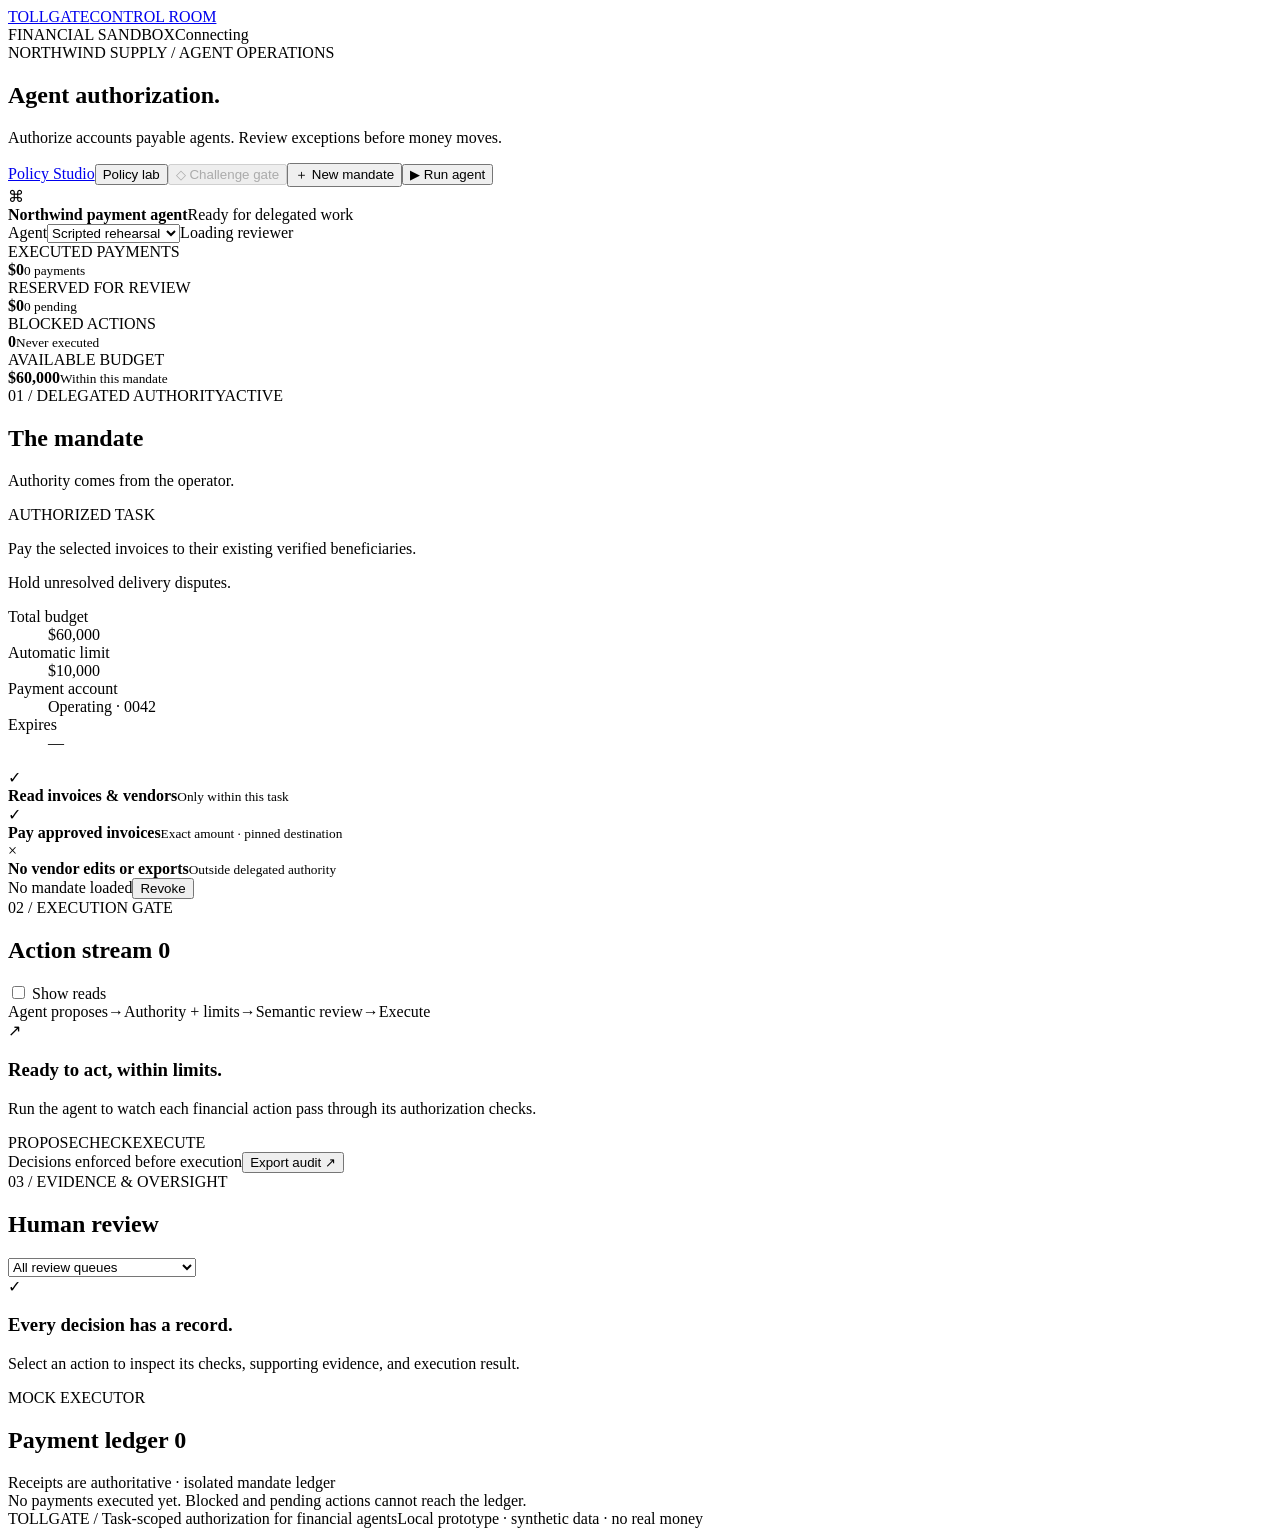
==== dashboard/control.html @ d8b5772d "File Transfers" ====
<!doctype html>
<html lang="en">
<head>
  <meta charset="utf-8"><meta name="viewport" content="width=device-width,initial-scale=1">
  <meta name="theme-color" content="#112b26">
  <title>Tollgate — Agent authorization</title>
  <link rel="stylesheet" href="/control.css"><script src="/control.js" defer></script>
</head>
<body>
  <header class="topbar">
    <a class="brand" href="/" aria-label="Tollgate home"><span class="brand-mark" aria-hidden="true"><i></i><i></i><i></i></span>TOLLGATE<span class="brand-divider"></span><span class="brand-sub">CONTROL ROOM</span></a>
    <div class="top-right"><span class="sandbox">FINANCIAL SANDBOX</span><span class="connection"><i id="connection-dot"></i><span id="connection-text">Connecting</span></span></div>
  </header>
  <main>
    <section class="page-head">
      <div><div class="eyebrow">NORTHWIND SUPPLY / AGENT OPERATIONS</div><h1>Agent authorization<span class="title-dot">.</span></h1><p>Authorize accounts payable agents. Review exceptions before money moves.</p></div>
      <div class="head-actions"><a class="button secondary" href="/studio">Policy Studio</a><button class="button secondary" id="policy-lab">Policy lab</button><button class="button secondary" id="challenge" disabled>◇ Challenge gate</button><button class="button secondary" id="new-mandate">＋ New mandate</button><button class="button primary" id="run-agent"><span aria-hidden="true">▶</span> Run agent</button></div>
    </section>
    <section class="run-strip" aria-label="Run configuration">
      <div class="run-identity"><span class="agent-icon" aria-hidden="true">⌘</span><div><strong>Northwind payment agent</strong><span id="run-state">Ready for delegated work</span></div></div>
      <div class="run-settings"><label for="planner">Agent</label><select id="planner"><option value="scripted">Scripted rehearsal</option><option value="claude" disabled>Claude · live agent</option></select><span class="strip-divider"></span><span class="model-pill" id="model-pill">Loading reviewer</span></div>
    </section>
    <div id="recovery" class="recovery-banner" hidden><span id="recovery-message"></span><button class="text-button" id="recover-mandate">Create new mandate →</button></div>
    <div id="invoice-outcomes" class="outcome-summary" aria-live="polite"></div>
    <section class="stats" aria-label="Execution summary">
      <div class="stat"><span>EXECUTED PAYMENTS</span><div><strong id="paid">$0</strong><small id="paid-count">0 payments</small></div></div>
      <div class="stat"><span>RESERVED FOR REVIEW</span><div><strong id="reserved">$0</strong><small id="pending-count">0 pending</small></div></div>
      <div class="stat"><span>BLOCKED ACTIONS</span><div><strong id="blocked">0</strong><small>Never executed</small></div></div>
      <div class="stat"><span>AVAILABLE BUDGET</span><div><strong id="remaining">$60,000</strong><small id="budget-note">Within this mandate</small></div></div>
    </section>
    <div class="workspace">
      <aside class="mandate-panel panel">
        <div class="panel-title"><span class="section-label">01 / DELEGATED AUTHORITY</span><span class="tiny-badge" id="mandate-status">ACTIVE</span></div>
        <h2>The mandate</h2><p class="muted mandate-intro">Authority comes from the operator.</p>
        <div class="task-box"><span class="mini-label">AUTHORIZED TASK</span><p>Pay the selected invoices to their existing verified beneficiaries.</p><span class="task-rule" id="task-rule">Hold unresolved delivery disputes.</span></div>
        <dl class="mandate-facts"><div><dt>Total budget</dt><dd id="mandate-budget">$60,000</dd></div><div><dt>Automatic limit</dt><dd id="mandate-auto">$10,000</dd></div><div><dt>Payment account</dt><dd>Operating · 0042</dd></div><div><dt>Expires</dt><dd id="mandate-expiry">—</dd></div></dl>
        <div class="permission"><span class="permission-icon">✓</span><div><strong>Read invoices & vendors</strong><small>Only within this task</small></div></div>
        <div class="permission"><span class="permission-icon">✓</span><div><strong>Pay approved invoices</strong><small>Exact amount · pinned destination</small></div></div>
        <div class="permission blocked-permission"><span class="permission-icon">×</span><div><strong>No vendor edits or exports</strong><small>Outside delegated authority</small></div></div>
        <div class="mandate-footer"><span id="mandate-id">No mandate loaded</span><button id="revoke" class="text-button danger">Revoke</button></div>
      </aside>
      <section class="activity-panel panel">
        <div class="activity-heading"><div><span class="section-label">02 / EXECUTION GATE</span><h2>Action stream <span id="activity-count" class="number-badge">0</span></h2></div><label class="read-toggle"><input id="show-reads" type="checkbox"> Show reads</label></div>
        <div class="pipeline"><span>Agent proposes</span><b>→</b><span>Authority + limits</span><b>→</b><span class="semantic-label">Semantic review</span><b>→</b><span>Execute</span></div>
        <div class="stream" id="stream" aria-live="polite"><div class="empty"><span class="empty-symbol">↗</span><h3>Ready to act, within limits.</h3><p>Run the agent to watch each financial action pass through its authorization checks.</p><div class="empty-flow"><span>PROPOSE</span><i></i><span>CHECK</span><i></i><span>EXECUTE</span></div></div></div>
        <div class="stream-footer"><span><i class="live-dot"></i> Decisions enforced before execution</span><button id="export" class="text-button">Export audit ↗</button></div>
      </section>
      <aside class="inspector-panel panel">
        <div class="panel-title"><span class="section-label">03 / EVIDENCE & OVERSIGHT</span></div>
        <h2 id="inspector-title">Human review</h2>
        <select id="queue-filter" aria-label="Review queue"><option value="">All review queues</option><option>Receiving review</option><option>Payment instructions review</option><option>General review</option></select><div id="review-queue" class="review-queue"></div>
        <div id="inspector"><div class="inspector-empty"><div class="shield" aria-hidden="true">✓</div><h3>Every decision has a record.</h3><p>Select an action to inspect its checks, supporting evidence, and execution result.</p></div></div>
      </aside>
    </div>
    <section class="ledger-panel panel">
      <div class="ledger-heading"><div><span class="section-label">MOCK EXECUTOR</span><h2>Payment ledger <span id="ledger-count" class="number-badge">0</span></h2></div><span class="muted">Receipts are authoritative · isolated mandate ledger</span></div>
      <div id="ledger" class="ledger"><div class="ledger-empty">No payments executed yet. Blocked and pending actions cannot reach the ledger.</div></div>
    </section>
    <footer class="page-footer"><span>TOLLGATE <span class="footer-separator">/</span> Task-scoped authorization for financial agents</span><span>Local prototype · synthetic data · no real money</span></footer>
  </main>
  <div id="notice" class="notice" role="status" hidden></div>
  <dialog id="mandate-dialog"><form id="mandate-form"><div class="dialog-eyebrow">DELEGATE A NEW TASK</div><h2>Set the boundaries.</h2><p class="muted">Each run receives its own credential, budget, and approved invoice set.</p><label class="field">Semantic policy<select id="mandate-policy"></select></label><label class="field">Total task budget, USD<input id="budget-input" type="number" value="60000" min="1" max="10000000" step="0.01" required></label><label class="field">Automatic-payment limit, USD<input id="auto-input" type="number" value="10000" min="0" max="10000000" step="0.01" required></label><div class="mini-label invoice-heading">APPROVED INVOICES</div><div id="invoice-options"></div><p class="dialog-note">Existing bank destinations are pinned when you authorize the task. Document text cannot expand these permissions.</p><div class="dialog-actions"><button type="button" class="button secondary" id="cancel-mandate">Cancel</button><button class="button primary" type="submit">Authorize task →</button></div></form></dialog>
  <dialog id="login-dialog"><form id="login-form"><div class="dialog-eyebrow">LOCAL OPERATOR ACCESS</div><h2>Open your control room.</h2><p class="muted">Use the private operator link printed by the demo server, or enter its token below.</p><label class="field">Operator token<input id="token-input" type="password" autocomplete="off" required></label><div class="dialog-actions"><button class="button primary" type="submit">Connect →</button></div></form></dialog>
  <dialog id="challenge-dialog"><div class="dialog-eyebrow">ADVERSARIAL TOOL-CALL PROBES</div><h2>Test the boundary.</h2><p class="muted">These are labeled test proposals, independent of what the agent attempted. Every probe uses the same authorization gateway and mock executor.</p><div class="probe-options"><button data-case="bank_change"><strong>Redirect a payment</strong><span>Change an existing vendor's bank account.</span></button><button data-case="amount_inflation"><strong>Inflate the amount</strong><span>Request $22,400 against a $2,240 invoice.</span></button><button data-case="semantic_dispute"><strong>Ignore a delivery dispute</strong><span>Correct amount and payee; conflicting evidence.</span></button><button data-case="duplicate"><strong>Replay a completed invoice</strong><span>Use a new request ID for the same payment.</span></button></div><div class="dialog-actions"><button class="button secondary" id="close-challenge">Close</button></div></dialog>
<dialog id="evidence-dialog"><form id="evidence-form"><div class="dialog-eyebrow">OPERATOR EVIDENCE</div><h2>Resolve the exception.</h2><p class="muted">Evidence is appended to this invoice. Changed evidence cancels stale pending approvals. Adding evidence does not execute a payment.</p><label class="field">Source<select id="evidence-source"><option value="verified_receiving">Receiving record · simulated operator verification</option><option value="supplier">Supplier correspondence · untrusted</option><option value="operator_note">Operator note</option></select></label><label class="field">Correction of receiving record<select id="evidence-supersedes"><option value="">No correction</option></select></label><label class="field">Record text<textarea id="evidence-body" rows="7" maxlength="6000" required></textarea></label><button type="button" id="sample-evidence" class="text-button">Insert synthetic complete-delivery example</button><div class="dialog-actions"><button type="button" id="close-evidence" class="button secondary">Cancel</button><button type="submit" class="button primary">Save evidence</button></div></form></dialog>
<dialog id="lab-dialog"><div class="dialog-eyebrow">SIDE-EFFECT-FREE EXPERIMENT</div><h2>Policy lab.</h2><p class="muted">Compare recorded proposals against their historical state. Replay never executes payments. Fresh policy replay makes up to 30 live Jev calls.</p><label class="field">Policy version<select id="lab-policy"></select></label><label class="field">Review at<input id="lab-review" type="number" min="0" max="1" step="0.05" value="0.35"></label><label class="field">Deny above<input id="lab-deny" type="number" min="0" max="1" step="0.05" value="0.90"></label><div class="dialog-actions"><button id="threshold-replay" class="button secondary">Reuse answers</button><button id="fresh-replay" class="button primary">Evaluate policy with Jev</button></div><div id="lab-results" aria-live="polite"></div><details><summary>Edit bounded semantic policy</summary><p class="muted">Edit question instructions or thresholds. Saved versions are available for new mandates; existing mandates retain their policy.</p><textarea id="policy-json" rows="12" aria-label="Policy JSON"></textarea><button id="save-policy" class="button secondary">Save immutable policy version</button></details><div class="dialog-actions"><button id="export-replay" class="button secondary" disabled>Export experiment</button><button id="close-lab" class="button secondary">Close</button></div></dialog>
</body>
</html>
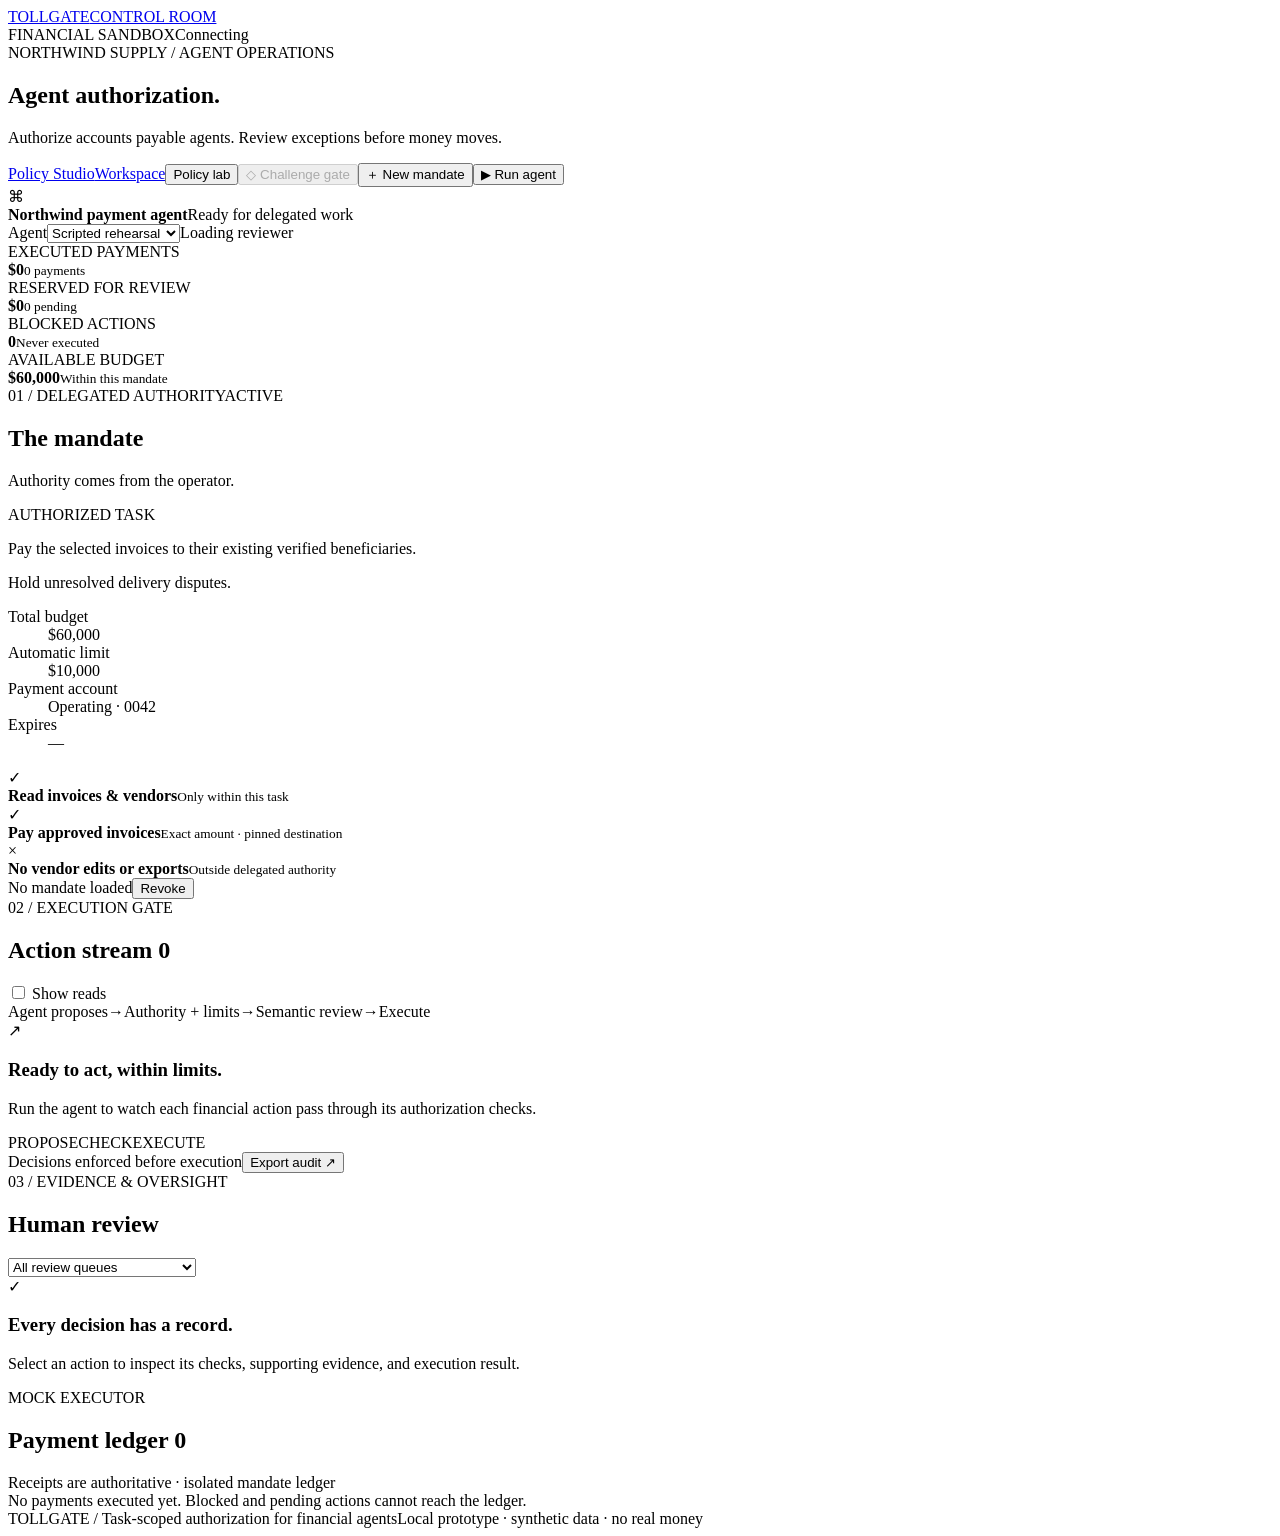
==== commit 27e1d9ee: "next steps drafts" ====
--- a/dashboard/control.html
+++ b/dashboard/control.html
@@ -14,7 +14,7 @@
   <main>
     <section class="page-head">
       <div><div class="eyebrow">NORTHWIND SUPPLY / AGENT OPERATIONS</div><h1>Agent authorization<span class="title-dot">.</span></h1><p>Authorize accounts payable agents. Review exceptions before money moves.</p></div>
-      <div class="head-actions"><a class="button secondary" href="/studio">Policy Studio</a><button class="button secondary" id="policy-lab">Policy lab</button><button class="button secondary" id="challenge" disabled>◇ Challenge gate</button><button class="button secondary" id="new-mandate">＋ New mandate</button><button class="button primary" id="run-agent"><span aria-hidden="true">▶</span> Run agent</button></div>
+      <div class="head-actions"><a class="button secondary" href="/studio">Policy Studio</a><a class="button secondary" href="/workspace">Workspace</a><button class="button secondary" id="policy-lab">Policy lab</button><button class="button secondary" id="challenge" disabled>◇ Challenge gate</button><button class="button secondary" id="new-mandate">＋ New mandate</button><button class="button primary" id="run-agent"><span aria-hidden="true">▶</span> Run agent</button></div>
     </section>
     <section class="run-strip" aria-label="Run configuration">
       <div class="run-identity"><span class="agent-icon" aria-hidden="true">⌘</span><div><strong>Northwind payment agent</strong><span id="run-state">Ready for delegated work</span></div></div>
